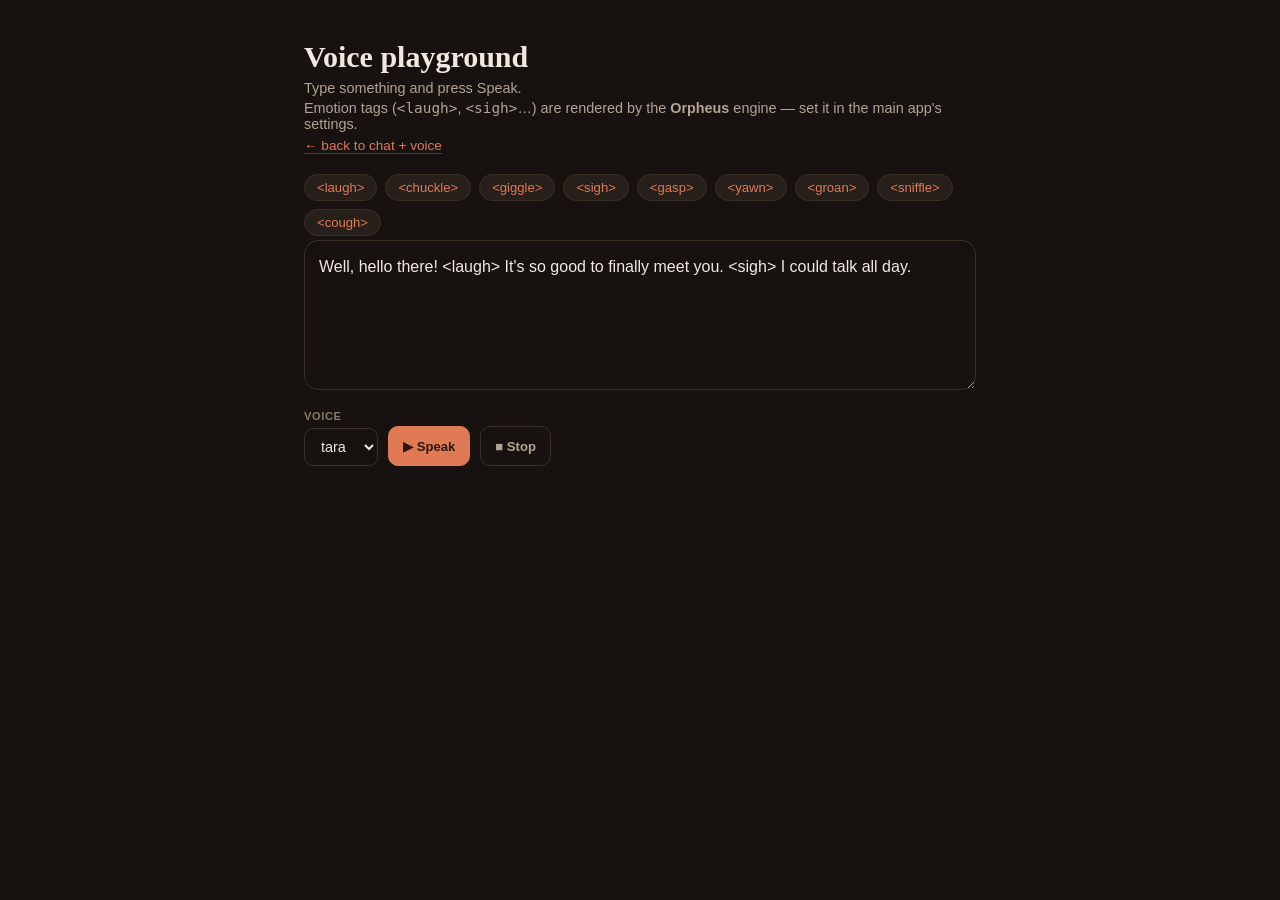
==== static/tts.html @ cec687fa "Add realtime voice to the Gemma chat app (chat + voice merge) Merge the real_time_voice pipeline int" ====
<!DOCTYPE html>
<html lang="en">
<head>
<meta charset="utf-8">
<meta name="viewport" content="width=device-width, initial-scale=1, viewport-fit=cover">
<meta name="theme-color" content="#17120f">
<title>Voice Playground · Gemma 4</title>
<link rel="stylesheet" href="/static/style.css?v=1">
<style>
  .wrap { max-width: 720px; margin: 0 auto; padding: clamp(20px, 5vw, 40px) clamp(16px, 4vw, 24px); }
  .wrap h1 { font-family: var(--serif); font-weight: 600; font-size: clamp(24px, 5vw, 30px); margin-bottom: 6px; }
  .wrap .sub { color: var(--text-dim); font-size: .9rem; margin-bottom: 4px; }
  .wrap .links { margin-bottom: 20px; }
  .wrap .links a { color: var(--terra); text-decoration: none; font-size: .85rem; border-bottom: 1px solid var(--terra-line); }
  .pad textarea {
    width: 100%; min-height: 150px; resize: vertical;
    background: var(--bg); color: var(--text); border: 1px solid var(--border);
    border-radius: var(--radius); padding: 14px; font-size: 1rem; line-height: 1.55;
    font-family: var(--sans); outline: none;
  }
  .pad textarea:focus { border-color: var(--terra); }
  .tags { display: flex; gap: 8px; flex-wrap: wrap; margin: 12px 0 4px; }
  .tag { background: var(--surface2); color: var(--terra); border: 1px solid var(--border); border-radius: 999px; padding: 5px 12px; font-size: .82rem; cursor: pointer; }
  .tag:hover { border-color: var(--terra); }
  .row { display: flex; gap: 10px; flex-wrap: wrap; align-items: center; margin: 16px 0; }
  .row label { display: flex; flex-direction: column; gap: 6px; font-size: .7rem; font-weight: 600; letter-spacing: .05em; text-transform: uppercase; color: var(--text-faint); }
  .row select { background: var(--bg); color: var(--text); border: 1px solid var(--border); border-radius: 9px; padding: 9px 12px; font-size: .9rem; font-family: var(--sans); }
</style>
</head>
<body style="overflow:auto; height:auto;">
  <div class="wrap">
    <h1>Voice playground</h1>
    <p class="sub" id="status">Type something and press Speak.</p>
    <p class="sub">Emotion tags (<code>&lt;laugh&gt;</code>, <code>&lt;sigh&gt;</code>…) are rendered by the <b>Orpheus</b> engine — set it in the main app's settings.</p>
    <p class="links"><a href="/">← back to chat + voice</a></p>

    <div class="pad">
      <div class="tags" id="tags"></div>
      <textarea id="text" placeholder="Type text to speak. Drop in emotion tags like <laugh> or <sigh>.">Well, hello there! <laugh> It's so good to finally meet you. <sigh> I could talk all day.</textarea>
      <div class="row">
        <label>Voice
          <select id="voice">
            <option>tara</option><option>leah</option><option>jess</option><option>leo</option>
            <option>dan</option><option>mia</option><option>zac</option><option>zoe</option>
          </select>
        </label>
        <button class="btn" id="speak" style="align-self:flex-end">▶ Speak</button>
        <button class="btn ghost" id="stop" style="align-self:flex-end">■ Stop</button>
      </div>
    </div>
  </div>
  <script src="/static/tts.js?v=1"></script>
</body>
</html>
---- static/style.css ----
/* ============================================================================
   GEMMA 4 — Chat + Voice.  One warm-dark editorial surface that blends the
   original dark Gemma-Chat with the warm light "Hearth" voice app:
     · dark espresso surfaces (Gemma-Chat) — but warm, not cold blue-grey
     · terracotta accent + Fraunces serif voice (Hearth)
     · all the rich chat affordances: markdown, detection & search cards, stats
   Self-hosted fonts — no network at runtime.
   ============================================================================ */

@font-face { font-family:"Fraunces"; src:url(/static/fonts/fraunces-400.woff2) format("woff2"); font-weight:400; font-style:normal; font-display:swap; }
@font-face { font-family:"Fraunces"; src:url(/static/fonts/fraunces-500.woff2) format("woff2"); font-weight:500; font-style:normal; font-display:swap; }
@font-face { font-family:"Fraunces"; src:url(/static/fonts/fraunces-600.woff2) format("woff2"); font-weight:600; font-style:normal; font-display:swap; }
@font-face { font-family:"Fraunces"; src:url(/static/fonts/fraunces-400i.woff2) format("woff2"); font-weight:400; font-style:italic; font-display:swap; }
@font-face { font-family:"Hanken Grotesk"; src:url(/static/fonts/hanken-400.woff2) format("woff2"); font-weight:400; font-style:normal; font-display:swap; }
@font-face { font-family:"Hanken Grotesk"; src:url(/static/fonts/hanken-500.woff2) format("woff2"); font-weight:500; font-style:normal; font-display:swap; }
@font-face { font-family:"Hanken Grotesk"; src:url(/static/fonts/hanken-600.woff2) format("woff2"); font-weight:600; font-style:normal; font-display:swap; }

:root {
  --bg:          #17120f;   /* warm espresso near-black */
  --surface:     #1f1814;   /* header / dock */
  --surface2:    #271f1a;   /* cards / raised */
  --surface3:    #2f261f;
  --border:      #3a2f27;
  --border-soft: #312820;
  --text:        #f1e9df;   /* warm off-white */
  --text-dim:    #b3a394;
  --text-faint:  #8a7a6b;
  --terra:       #e07a55;   /* the accent — terracotta, lifted for dark bg */
  --terra-deep:  #c75f3c;
  --terra-tint:  rgba(224,122,85,0.14);
  --terra-line:  rgba(224,122,85,0.35);
  --user-bubble: #33271e;   /* warm sand, dark */
  --user-border: #4a3a2c;
  --green:       #8bbf6e;
  --red:         #e8694f;
  --amber:       #e0a93f;
  --radius:      14px;

  --serif: "Fraunces", ui-serif, "New York", Georgia, serif;
  --sans:  "Hanken Grotesk", -apple-system, BlinkMacSystemFont, "Segoe UI", Roboto, sans-serif;
  --ease: cubic-bezier(.22, 1, .36, 1);
  --amp: 0;                 /* live mic amplitude 0..1 (set by JS while listening) */
  --shadow: 0 1px 2px rgba(0,0,0,.30), 0 18px 44px rgba(0,0,0,.34);
  color-scheme: dark;
}

* { margin: 0; padding: 0; box-sizing: border-box; }
html { -webkit-text-size-adjust: 100%; }

body {
  font-family: var(--sans);
  background: var(--bg);
  color: var(--text);
  height: 100vh; height: 100dvh;
  display: flex; flex-direction: column;
  overflow: hidden;
  -webkit-font-smoothing: antialiased;
  text-rendering: optimizeLegibility;
}
/* faint warm grain */
body::after {
  content: ""; position: fixed; inset: 0; z-index: 9999; pointer-events: none;
  opacity: .025; mix-blend-mode: soft-light;
  background-image: url("data:image/svg+xml,%3Csvg xmlns='http://www.w3.org/2000/svg' width='140' height='140'%3E%3Cfilter id='n'%3E%3CfeTurbulence type='fractalNoise' baseFrequency='.85' numOctaves='2' stitchTiles='stitch'/%3E%3C/filter%3E%3Crect width='100%25' height='100%25' filter='url(%23n)'/%3E%3C/svg%3E");
}
::selection { background: var(--terra-tint); }

.sr-only {
  position: absolute !important; width: 1px; height: 1px; padding: 0; margin: -1px;
  overflow: hidden; clip: rect(0 0 0 0); white-space: nowrap; border: 0;
}

/* ----------------------------------------------------------------- header -- */
.header {
  display: flex; align-items: center; gap: 12px;
  padding: 14px clamp(14px, 4vw, 24px);
  border-bottom: 1px solid var(--border-soft);
  background: var(--surface);
  position: relative; z-index: 20;
}
.brand { display: flex; align-items: baseline; gap: 9px; min-width: 0; }
.brand .mark {
  font-family: var(--serif); font-weight: 600; font-size: 21px; letter-spacing: -.01em;
  color: var(--text); line-height: 1;
}
.brand .model-badge {
  font-size: 11px; font-weight: 600; background: var(--terra-tint); color: var(--terra);
  padding: 3px 9px; border-radius: 20px; border: 1px solid var(--terra-line);
  white-space: nowrap;
}
.model-badge.hide-sm { }

.spacer { flex: 1; }

/* context meter */
.context-meter { display: flex; align-items: center; gap: 8px; font-size: 12px; color: var(--text-dim); }
.context-meter .meter-label { white-space: nowrap; }
.context-meter .meter-bar {
  width: 96px; height: 6px; background: var(--bg); border-radius: 3px; overflow: hidden;
  border: 1px solid var(--border);
}
.context-meter .meter-fill { height: 100%; background: var(--terra); border-radius: 3px; transition: width .4s var(--ease), background .4s var(--ease); }
.context-meter .meter-fill.warn { background: var(--amber); }
.context-meter .meter-fill.danger { background: var(--red); }
.context-meter .meter-text { white-space: nowrap; font-variant-numeric: tabular-nums; }

.model-select {
  background: var(--bg); border: 1px solid var(--border); color: var(--text);
  padding: 6px 26px 6px 10px; border-radius: 9px; font-size: 12px; font-family: var(--sans);
  cursor: pointer; outline: none; transition: border-color .15s;
  -webkit-appearance: none; appearance: none;
  background-image: url("data:image/svg+xml,%3Csvg xmlns='http://www.w3.org/2000/svg' width='10' height='6'%3E%3Cpath d='M0 0l5 6 5-6z' fill='%23b3a394'/%3E%3C/svg%3E");
  background-repeat: no-repeat; background-position: right 9px center;
}
.model-select:hover, .model-select:focus { border-color: var(--terra); }

/* icon buttons in header */
.hbtn {
  display: grid; place-items: center; width: 38px; height: 38px; border-radius: 10px;
  background: transparent; border: 1px solid transparent; color: var(--text-dim);
  cursor: pointer; transition: all .15s var(--ease); -webkit-tap-highlight-color: transparent;
}
.hbtn:hover { background: var(--surface2); color: var(--text); }
.hbtn svg { width: 18px; height: 18px; fill: none; stroke: currentColor; stroke-width: 1.8; stroke-linecap: round; stroke-linejoin: round; }
.hbtn.clear:hover { color: var(--red); }

/* ---- settings (gear -> dropdown / bottom-sheet panel) ---- */
.settings { position: relative; }
.settings[open] .gear { background: var(--surface2); color: var(--terra); }
.settings[open] .gear svg { transform: rotate(40deg); transition: transform .4s var(--ease); }
.gear { list-style: none; }
.gear::-webkit-details-marker { display: none; }

.panel {
  position: absolute; top: 48px; right: 0; z-index: 60;
  width: min(340px, calc(100vw - 28px));
  background: var(--surface); border: 1px solid var(--border);
  border-radius: 16px; box-shadow: var(--shadow);
  padding: 16px; display: flex; flex-direction: column; gap: 13px;
  animation: panel-in .2s var(--ease);
}
@keyframes panel-in { from { opacity: 0; transform: translateY(-6px); } to { opacity: 1; transform: none; } }
.panel h3 { font-family: var(--serif); font-weight: 600; font-size: 15px; color: var(--text); }
.fld { display: flex; flex-direction: column; gap: 6px; }
.fld > span { font-size: .7rem; font-weight: 600; letter-spacing: .05em; text-transform: uppercase; color: var(--text-faint); }
.fld select, .fld textarea, .fld input[type="text"] {
  font-family: var(--sans); font-size: .88rem; color: var(--text);
  background: var(--bg); border: 1px solid var(--border); border-radius: 10px; padding: 9px 11px;
  outline: none;
}
.fld select:focus, .fld textarea:focus { border-color: var(--terra); }
.fld textarea { resize: vertical; line-height: 1.5; min-height: 80px; }
.fld.range { gap: 9px; }
.fld.range input[type="range"] { accent-color: var(--terra); }
.cfg-row { display: flex; flex-wrap: wrap; gap: 8px; }
.btn {
  font-family: var(--sans); font-size: .82rem; font-weight: 600; border-radius: 10px;
  padding: 9px 14px; min-height: 40px; cursor: pointer;
  background: var(--terra); color: #2a160d; border: 1px solid var(--terra);
  transition: filter .15s var(--ease), transform .06s var(--ease);
}
.btn:hover { filter: brightness(1.06); }
.btn:active { transform: translateY(1px); }
.btn.ghost { background: transparent; color: var(--text-dim); border-color: var(--border); }
.btn.ghost:hover { background: var(--surface2); color: var(--text); filter: none; }
.cfg-status { font-size: .75rem; color: var(--text-faint); min-height: 1em; }
.panel-foot { margin-top: 2px; font-size: .8rem; }
.panel-foot a { color: var(--terra); text-decoration: none; border-bottom: 1px solid var(--terra-line); }
.panel-foot a:hover { border-color: var(--terra); }

/* ------------------------------------------------------------------ chat -- */
.chat-container { flex: 1; overflow-y: auto; overflow-x: hidden; padding: 22px clamp(14px, 4vw, 24px); scroll-behavior: smooth; }

.message {
  display: flex; gap: 12px; margin: 0 auto 22px; max-width: 820px;
  animation: rise .26s var(--ease);
}
@keyframes rise { from { opacity: 0; transform: translateY(8px); } to { opacity: 1; transform: none; } }
.message.user { flex-direction: row-reverse; }

.avatar {
  width: 32px; height: 32px; border-radius: 50%; flex-shrink: 0;
  display: grid; place-items: center; font-size: 13px; font-weight: 700;
  font-family: var(--serif);
}
.message.user .avatar { background: var(--user-border); color: var(--text); }
.message.assistant .avatar { background: var(--terra); color: #2a160d; }

.bubble {
  padding: 12px 16px; border-radius: var(--radius); max-width: 680px;
  line-height: 1.62; font-size: 14.5px; word-wrap: break-word; overflow-wrap: break-word;
}
.message.user .bubble {
  background: var(--user-bubble); border: 1px solid var(--user-border);
  border-bottom-right-radius: 5px;
}
.message.assistant .bubble {
  background: var(--surface); border: 1px solid var(--border-soft);
  border-bottom-left-radius: 5px;
}
/* spoken replies read as editorial serif — the "voice" of the assistant */
.message.assistant.voice .bubble {
  background: transparent; border: none; padding: 4px 2px;
  font-family: var(--serif); font-size: 18px; line-height: 1.6; color: var(--text);
}
.message.assistant.voice .bubble::before {
  content: "spoken"; display: inline-block; font-family: var(--sans); font-size: .6rem;
  font-weight: 600; letter-spacing: .12em; text-transform: uppercase; color: var(--terra);
  margin-right: 8px; vertical-align: 1px; opacity: .8;
}

.bubble img.user-image { max-width: 300px; max-height: 250px; border-radius: 10px; margin-top: 8px; display: block; }

/* markdown */
.bubble p { margin-bottom: 8px; } .bubble p:last-child { margin-bottom: 0; }
.bubble code { background: rgba(255,255,255,0.07); padding: 2px 6px; border-radius: 5px; font-family: "SF Mono","Fira Code",monospace; font-size: 13px; }
.bubble pre { background: rgba(0,0,0,0.32); padding: 12px; border-radius: 9px; overflow-x: auto; margin: 8px 0; border: 1px solid var(--border-soft); }
.bubble pre code { background: none; padding: 0; }
.bubble h1,.bubble h2,.bubble h3,.bubble h4 { margin: 12px 0 6px; font-weight: 600; line-height: 1.3; font-family: var(--serif); }
.bubble h1 { font-size: 19px; } .bubble h2 { font-size: 17px; } .bubble h3 { font-size: 15.5px; } .bubble h4 { font-size: 14.5px; }
.bubble ul,.bubble ol { margin: 6px 0 8px; padding-left: 22px; } .bubble li { margin-bottom: 3px; }
.bubble a { color: var(--terra); text-decoration: none; } .bubble a:hover { text-decoration: underline; }
.bubble blockquote { border-left: 3px solid var(--terra-line); padding-left: 12px; margin: 8px 0; color: var(--text-dim); }
.bubble hr { border: none; border-top: 1px solid var(--border); margin: 12px 0; }
.bubble table { border-collapse: collapse; margin: 8px 0; font-size: 13px; }
.bubble th,.bubble td { border: 1px solid var(--border); padding: 6px 10px; } .bubble th { background: rgba(255,255,255,0.04); }
.bubble audio.chat-audio { display: block; margin-top: 8px; max-width: 300px; height: 32px; }

/* detection card */
.detection-card { background: var(--surface2); border: 1px solid var(--border); border-radius: var(--radius); padding: 12px; margin: 8px 0; }
.detection-card .det-header { display: flex; align-items: center; gap: 8px; margin-bottom: 8px; font-size: 13px; color: var(--green); font-weight: 600; }
.detection-card img { max-width: 100%; border-radius: 9px; }
.detection-card .det-info { font-size: 12px; color: var(--text-dim); margin-top: 6px; }

/* web search card */
.search-card { background: var(--surface2); border: 1px solid var(--border); border-radius: var(--radius); padding: 12px; margin: 8px 0; }
.search-card .search-header { display: flex; align-items: center; gap: 8px; font-size: 13px; color: var(--terra); font-weight: 600; cursor: pointer; user-select: none; }
.search-card .search-header .chevron { margin-left: auto; transition: transform .2s; }
.search-card.collapsed .search-header .chevron { transform: rotate(-90deg); }
.search-card .search-body { margin-top: 12px; }
.search-card.collapsed .search-body { display: none; }
.search-result { padding: 8px 0; border-bottom: 1px solid var(--border-soft); }
.search-result:last-of-type { border-bottom: none; }
.search-result .search-title { color: var(--terra); font-size: 13px; font-weight: 600; text-decoration: none; display: block; margin-bottom: 2px; }
.search-result .search-title:hover { text-decoration: underline; }
.search-result .search-url { color: var(--green); font-size: 11px; margin-bottom: 4px; overflow: hidden; text-overflow: ellipsis; white-space: nowrap; }
.search-result .search-snippet { color: var(--text-dim); font-size: 12px; line-height: 1.5; }
.search-card .search-empty { color: var(--text-dim); font-size: 12px; font-style: italic; }

/* stats */
.stats-bar { display: flex; gap: 14px; padding: 8px 0 0; font-size: 11px; color: var(--text-faint); flex-wrap: wrap; }
.stats-bar .stat { display: flex; align-items: center; gap: 4px; }
.stats-bar .stat-value { color: var(--terra); font-weight: 600; font-variant-numeric: tabular-nums; }

/* status + typing */
.status-msg { text-align: center; color: var(--text-faint); font-size: 13px; padding: 6px; font-style: italic; }
.typing-indicator { display: flex; gap: 4px; padding: 4px 0; }
.typing-indicator span { width: 6px; height: 6px; background: var(--text-faint); border-radius: 50%; animation: bounce 1.2s infinite; }
.typing-indicator span:nth-child(2) { animation-delay: .2s; } .typing-indicator span:nth-child(3) { animation-delay: .4s; }
@keyframes bounce { 0%,60%,100% { transform: translateY(0); } 30% { transform: translateY(-6px); } }

/* empty state */
.empty-state { display: flex; flex-direction: column; align-items: center; justify-content: center; height: 100%; color: var(--text-dim); gap: 12px; text-align: center; padding: 40px; }
.empty-state h2 { color: var(--text); font-size: clamp(22px, 5vw, 28px); font-weight: 600; font-family: var(--serif); }
.empty-state p { font-size: 14.5px; max-width: 420px; line-height: 1.65; }
.empty-state .hintline { font-size: 13px; color: var(--text-faint); }

/* ------------------------------------------------------------------ dock -- */
.input-area {
  border-top: 1px solid var(--border-soft); background: var(--surface);
  padding: 12px clamp(12px, 4vw, 24px) calc(12px + env(safe-area-inset-bottom, 0px));
}
.input-wrapper { max-width: 820px; margin: 0 auto; }
.voice-hint { text-align: center; min-height: 1em; margin-bottom: 8px; font-size: .76rem; color: var(--text-faint); transition: opacity .2s; }

.image-previews, .audio-previews { display: flex; gap: 8px; margin-bottom: 8px; flex-wrap: wrap; }
.image-previews:empty, .audio-previews:empty { display: none; }
.img-preview { position: relative; border-radius: 9px; overflow: hidden; border: 1px solid var(--border); }
.img-preview img { height: 60px; width: auto; display: block; }
.img-preview .remove-btn, .audio-preview .remove-btn {
  position: absolute; top: 3px; right: 3px; width: 18px; height: 18px; border-radius: 50%;
  background: rgba(0,0,0,0.7); border: none; color: #fff; font-size: 11px; cursor: pointer;
  display: grid; place-items: center; line-height: 1;
}
.audio-preview { position: relative; display: flex; align-items: center; gap: 8px; background: var(--surface2); border: 1px solid var(--border); border-radius: 9px; padding: 6px 10px; font-size: 12px; color: var(--text-dim); }
.audio-preview audio { height: 28px; max-width: 200px; }
.audio-preview .remove-btn { position: static; background: rgba(255,255,255,0.1); color: var(--text-dim); }

.composer { display: flex; gap: 8px; align-items: flex-end; }
.composer textarea {
  flex: 1; background: var(--bg); border: 1px solid var(--border); border-radius: var(--radius);
  color: var(--text); padding: 13px 15px; font-size: 15px; font-family: var(--sans);
  resize: none; min-height: 50px; max-height: 160px; outline: none; transition: border-color .15s;
  line-height: 1.45;
}
.composer textarea:focus { border-color: var(--terra); }
.composer textarea::placeholder { color: var(--text-faint); }

.icon-btn {
  width: 50px; height: 50px; border-radius: var(--radius); border: 1px solid var(--border);
  background: var(--bg); color: var(--text-dim); cursor: pointer; display: grid; place-items: center;
  transition: all .15s var(--ease); flex-shrink: 0; -webkit-tap-highlight-color: transparent;
}
.icon-btn:hover { border-color: var(--terra); color: var(--terra); }
.icon-btn svg { width: 19px; height: 19px; fill: none; stroke: currentColor; stroke-width: 1.9; stroke-linecap: round; stroke-linejoin: round; }
.icon-btn.send-btn { background: var(--terra); border-color: var(--terra); color: #2a160d; }
.icon-btn.send-btn:hover { filter: brightness(1.06); }
.icon-btn.send-btn:disabled { opacity: .4; cursor: not-allowed; filter: none; }
.icon-btn:disabled { opacity: .4; cursor: not-allowed; }
.icon-btn.chat-mic.recording { border-color: var(--red); color: var(--red); animation: pulse-red 1.2s infinite; }
@keyframes pulse-red { 0%,100% { box-shadow: 0 0 0 0 rgba(232,105,79,.4); } 50% { box-shadow: 0 0 0 6px rgba(232,105,79,0); } }

/* the mic orb — the "alive" element, state-driven (idle/listening/thinking/speaking) */
.orb {
  position: relative; width: 50px; height: 50px; border-radius: 50%; flex-shrink: 0;
  display: grid; place-items: center; cursor: pointer;
  background: var(--bg); border: 1.5px solid var(--border); color: var(--text-dim);
  transform: scale(calc(1 + var(--amp) * .12));
  transition: background .25s var(--ease), color .25s var(--ease), border-color .25s var(--ease),
              transform .12s var(--ease), box-shadow .25s var(--ease);
  -webkit-tap-highlight-color: transparent; user-select: none;
}
.orb svg { width: 21px; height: 21px; fill: none; stroke: currentColor; stroke-width: 1.8; stroke-linecap: round; stroke-linejoin: round; }
.orb:hover { border-color: var(--terra); color: var(--terra); }
.orb:active { transform: scale(.95); }
.orb.listening { background: var(--terra); border-color: var(--terra); color: #2a160d; box-shadow: 0 0 0 calc(4px + var(--amp) * 11px) var(--terra-tint); }
.orb.speaking { background: var(--terra); border-color: var(--terra); color: #2a160d; animation: breathe 1.5s var(--ease) infinite; }
.orb.thinking { border-color: var(--terra); color: var(--terra); animation: think-pulse 1.4s var(--ease) infinite; }
.orb.error { border-color: var(--red); color: var(--red); }
@keyframes breathe { 0%,100% { box-shadow: 0 0 0 3px var(--terra-tint); } 50% { box-shadow: 0 0 0 10px var(--terra-tint); } }
@keyframes think-pulse { 0%,100% { opacity: 1; } 50% { opacity: .5; } }

/* drag overlay */
.drag-overlay { display: none; position: fixed; inset: 0; background: var(--terra-tint); border: 3px dashed var(--terra); z-index: 100; align-items: center; justify-content: center; pointer-events: none; }
.drag-overlay.active { display: flex; }
.drag-overlay span { background: var(--surface); padding: 16px 32px; border-radius: var(--radius); font-size: 16px; color: var(--terra); border: 1px solid var(--terra); }

/* scrollbar */
::-webkit-scrollbar { width: 7px; }
::-webkit-scrollbar-track { background: transparent; }
::-webkit-scrollbar-thumb { background: var(--border); border-radius: 4px; }
::-webkit-scrollbar-thumb:hover { background: var(--border); }

:focus-visible { outline: 2.5px solid var(--terra); outline-offset: 2px; border-radius: 6px; }

/* ----------------------------------------------------------- responsive -- */
@media (max-width: 600px) {
  .context-meter, .model-badge.hide-sm { display: none; }
  .message { gap: 9px; margin-bottom: 18px; }
  .bubble { font-size: 15px; }
  .message.assistant.voice .bubble { font-size: 18px; }
  /* settings as a reachable bottom sheet */
  .panel {
    position: fixed; top: auto; left: 10px; right: 10px; width: auto;
    bottom: calc(10px + env(safe-area-inset-bottom, 0px));
    max-height: 80vh; max-height: 80dvh; overflow-y: auto; -webkit-overflow-scrolling: touch;
  }
}
@media (max-width: 380px) {
  .composer { gap: 6px; }
  .icon-btn, .orb { width: 46px; height: 46px; }
}
/* bigger remove targets on touch devices (WCAG 2.5.8) */
@media (pointer: coarse) {
  .img-preview .remove-btn, .audio-preview .remove-btn { width: 24px; height: 24px; font-size: 13px; }
}
@media (prefers-reduced-motion: reduce) {
  *, *::before, *::after { animation-duration: .001ms !important; animation-iteration-count: 1 !important; transition-duration: .001ms !important; }
  .chat-container { scroll-behavior: auto; }
}
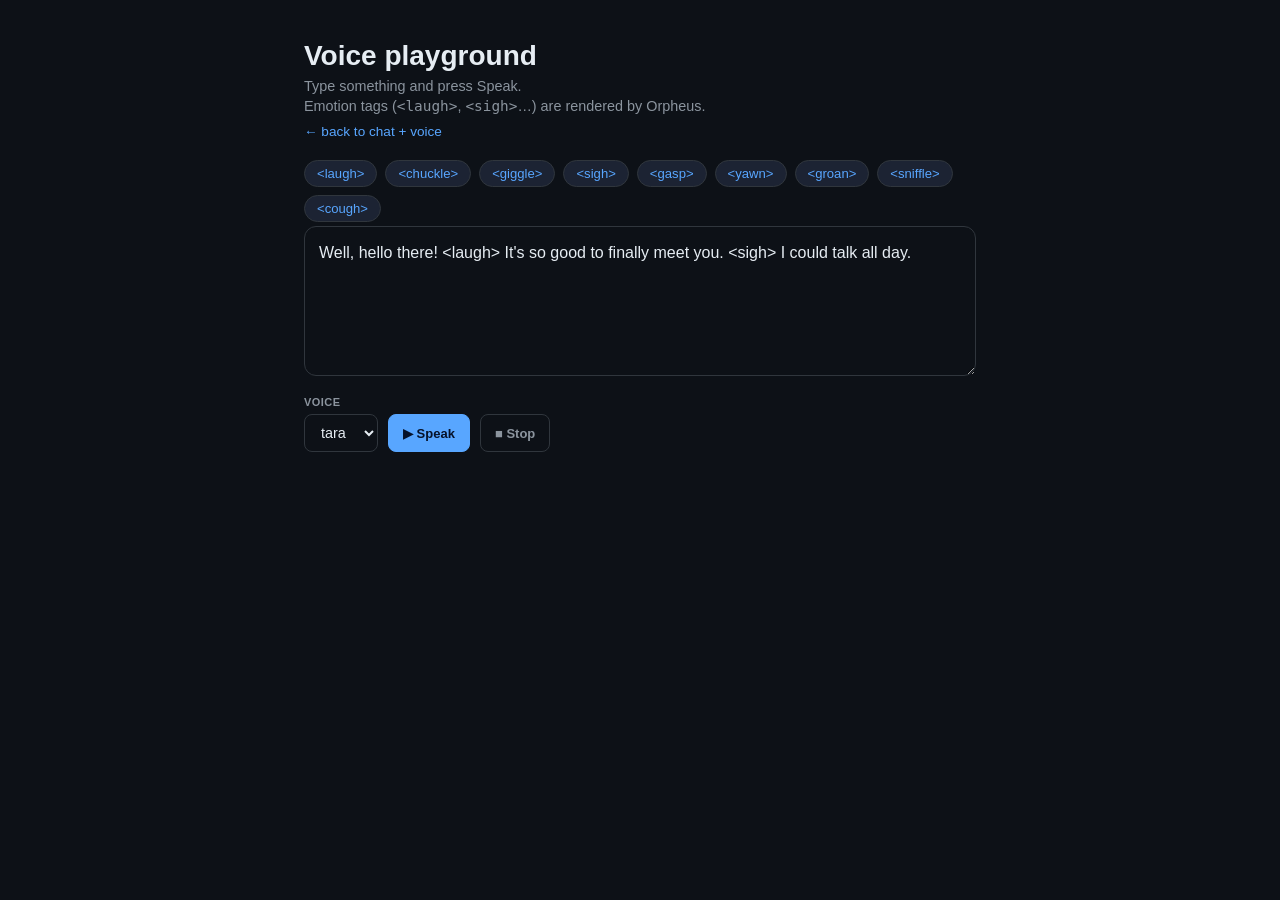
==== commit 29b9886b: "Rework voice: Orpheus-only, Mic×Speak 2×2 toggles, original dark theme Address the design/fidelity p" ====
--- a/static/tts.html
+++ b/static/tts.html
@@ -3,37 +3,32 @@
 <head>
 <meta charset="utf-8">
 <meta name="viewport" content="width=device-width, initial-scale=1, viewport-fit=cover">
-<meta name="theme-color" content="#17120f">
+<meta name="theme-color" content="#0d1117">
 <title>Voice Playground · Gemma 4</title>
-<link rel="stylesheet" href="/static/style.css?v=1">
+<link rel="stylesheet" href="/static/style.css?v=2">
 <style>
+  body { overflow: auto; height: auto; }
   .wrap { max-width: 720px; margin: 0 auto; padding: clamp(20px, 5vw, 40px) clamp(16px, 4vw, 24px); }
-  .wrap h1 { font-family: var(--serif); font-weight: 600; font-size: clamp(24px, 5vw, 30px); margin-bottom: 6px; }
+  .wrap h1 { font-size: clamp(22px, 5vw, 28px); margin-bottom: 6px; }
   .wrap .sub { color: var(--text-dim); font-size: .9rem; margin-bottom: 4px; }
-  .wrap .links { margin-bottom: 20px; }
-  .wrap .links a { color: var(--terra); text-decoration: none; font-size: .85rem; border-bottom: 1px solid var(--terra-line); }
-  .pad textarea {
-    width: 100%; min-height: 150px; resize: vertical;
-    background: var(--bg); color: var(--text); border: 1px solid var(--border);
-    border-radius: var(--radius); padding: 14px; font-size: 1rem; line-height: 1.55;
-    font-family: var(--sans); outline: none;
-  }
-  .pad textarea:focus { border-color: var(--terra); }
+  .wrap .links { margin: 8px 0 20px; }
+  .wrap .links a { color: var(--accent); text-decoration: none; font-size: .85rem; }
+  .pad textarea { width: 100%; min-height: 150px; resize: vertical; background: var(--bg); color: var(--text); border: 1px solid var(--border); border-radius: var(--radius); padding: 14px; font-size: 1rem; line-height: 1.55; font-family: var(--font); outline: none; }
+  .pad textarea:focus { border-color: var(--accent); }
   .tags { display: flex; gap: 8px; flex-wrap: wrap; margin: 12px 0 4px; }
-  .tag { background: var(--surface2); color: var(--terra); border: 1px solid var(--border); border-radius: 999px; padding: 5px 12px; font-size: .82rem; cursor: pointer; }
-  .tag:hover { border-color: var(--terra); }
-  .row { display: flex; gap: 10px; flex-wrap: wrap; align-items: center; margin: 16px 0; }
-  .row label { display: flex; flex-direction: column; gap: 6px; font-size: .7rem; font-weight: 600; letter-spacing: .05em; text-transform: uppercase; color: var(--text-faint); }
-  .row select { background: var(--bg); color: var(--text); border: 1px solid var(--border); border-radius: 9px; padding: 9px 12px; font-size: .9rem; font-family: var(--sans); }
+  .tag { background: var(--surface2); color: var(--accent); border: 1px solid var(--border); border-radius: 999px; padding: 5px 12px; font-size: .82rem; cursor: pointer; }
+  .tag:hover { border-color: var(--accent); }
+  .row { display: flex; gap: 10px; flex-wrap: wrap; align-items: flex-end; margin: 16px 0; }
+  .row label { display: flex; flex-direction: column; gap: 6px; font-size: 11px; font-weight: 600; letter-spacing: .04em; text-transform: uppercase; color: var(--text-dim); }
+  .row select { background: var(--bg); color: var(--text); border: 1px solid var(--border); border-radius: 8px; padding: 9px 12px; font-size: .9rem; font-family: var(--font); }
 </style>
 </head>
-<body style="overflow:auto; height:auto;">
+<body>
   <div class="wrap">
     <h1>Voice playground</h1>
     <p class="sub" id="status">Type something and press Speak.</p>
-    <p class="sub">Emotion tags (<code>&lt;laugh&gt;</code>, <code>&lt;sigh&gt;</code>…) are rendered by the <b>Orpheus</b> engine — set it in the main app's settings.</p>
+    <p class="sub">Emotion tags (<code>&lt;laugh&gt;</code>, <code>&lt;sigh&gt;</code>…) are rendered by Orpheus.</p>
     <p class="links"><a href="/">← back to chat + voice</a></p>
-
     <div class="pad">
       <div class="tags" id="tags"></div>
       <textarea id="text" placeholder="Type text to speak. Drop in emotion tags like <laugh> or <sigh>.">Well, hello there! <laugh> It's so good to finally meet you. <sigh> I could talk all day.</textarea>
@@ -44,11 +39,11 @@
             <option>dan</option><option>mia</option><option>zac</option><option>zoe</option>
           </select>
         </label>
-        <button class="btn" id="speak" style="align-self:flex-end">▶ Speak</button>
-        <button class="btn ghost" id="stop" style="align-self:flex-end">■ Stop</button>
+        <button class="btn" id="speak">▶ Speak</button>
+        <button class="btn ghost" id="stop">■ Stop</button>
       </div>
     </div>
   </div>
-  <script src="/static/tts.js?v=1"></script>
+  <script src="/static/tts.js?v=2"></script>
 </body>
 </html>
--- a/static/style.css
+++ b/static/style.css
@@ -1,370 +1,242 @@
-/* ============================================================================
-   GEMMA 4 — Chat + Voice.  One warm-dark editorial surface that blends the
-   original dark Gemma-Chat with the warm light "Hearth" voice app:
-     · dark espresso surfaces (Gemma-Chat) — but warm, not cold blue-grey
-     · terracotta accent + Fraunces serif voice (Hearth)
-     · all the rich chat affordances: markdown, detection & search cards, stats
-   Self-hosted fonts — no network at runtime.
-   ============================================================================ */
-
-@font-face { font-family:"Fraunces"; src:url(/static/fonts/fraunces-400.woff2) format("woff2"); font-weight:400; font-style:normal; font-display:swap; }
-@font-face { font-family:"Fraunces"; src:url(/static/fonts/fraunces-500.woff2) format("woff2"); font-weight:500; font-style:normal; font-display:swap; }
-@font-face { font-family:"Fraunces"; src:url(/static/fonts/fraunces-600.woff2) format("woff2"); font-weight:600; font-style:normal; font-display:swap; }
-@font-face { font-family:"Fraunces"; src:url(/static/fonts/fraunces-400i.woff2) format("woff2"); font-weight:400; font-style:italic; font-display:swap; }
-@font-face { font-family:"Hanken Grotesk"; src:url(/static/fonts/hanken-400.woff2) format("woff2"); font-weight:400; font-style:normal; font-display:swap; }
-@font-face { font-family:"Hanken Grotesk"; src:url(/static/fonts/hanken-500.woff2) format("woff2"); font-weight:500; font-style:normal; font-display:swap; }
-@font-face { font-family:"Hanken Grotesk"; src:url(/static/fonts/hanken-600.woff2) format("woff2"); font-weight:600; font-style:normal; font-display:swap; }
+/* Gemma 4 — Chat + Voice. The original testing_gemma dark theme, with a voice
+   input/output toggle pair added. System fonts, GitHub-dark palette. */
 
 :root {
-  --bg:          #17120f;   /* warm espresso near-black */
-  --surface:     #1f1814;   /* header / dock */
-  --surface2:    #271f1a;   /* cards / raised */
-  --surface3:    #2f261f;
-  --border:      #3a2f27;
-  --border-soft: #312820;
-  --text:        #f1e9df;   /* warm off-white */
-  --text-dim:    #b3a394;
-  --text-faint:  #8a7a6b;
-  --terra:       #e07a55;   /* the accent — terracotta, lifted for dark bg */
-  --terra-deep:  #c75f3c;
-  --terra-tint:  rgba(224,122,85,0.14);
-  --terra-line:  rgba(224,122,85,0.35);
-  --user-bubble: #33271e;   /* warm sand, dark */
-  --user-border: #4a3a2c;
-  --green:       #8bbf6e;
-  --red:         #e8694f;
-  --amber:       #e0a93f;
-  --radius:      14px;
-
-  --serif: "Fraunces", ui-serif, "New York", Georgia, serif;
-  --sans:  "Hanken Grotesk", -apple-system, BlinkMacSystemFont, "Segoe UI", Roboto, sans-serif;
-  --ease: cubic-bezier(.22, 1, .36, 1);
-  --amp: 0;                 /* live mic amplitude 0..1 (set by JS while listening) */
-  --shadow: 0 1px 2px rgba(0,0,0,.30), 0 18px 44px rgba(0,0,0,.34);
-  color-scheme: dark;
+  --bg: #0d1117;
+  --surface: #161b22;
+  --surface2: #1c2333;
+  --border: #30363d;
+  --text: #e6edf3;
+  --text-dim: #8b949e;
+  --accent: #58a6ff;
+  --accent-glow: rgba(88,166,255,0.15);
+  --user-bubble: #1f3a5f;
+  --assistant-bubble: #1c2333;
+  --red: #f85149;
+  --green: #3fb950;
+  --amber: #d29922;
+  --radius: 12px;
+  --font: -apple-system, BlinkMacSystemFont, 'Segoe UI', Roboto, Helvetica, Arial, sans-serif;
 }
 
 * { margin: 0; padding: 0; box-sizing: border-box; }
-html { -webkit-text-size-adjust: 100%; }
 
 body {
-  font-family: var(--sans);
+  font-family: var(--font);
   background: var(--bg);
   color: var(--text);
   height: 100vh; height: 100dvh;
   display: flex; flex-direction: column;
   overflow: hidden;
   -webkit-font-smoothing: antialiased;
-  text-rendering: optimizeLegibility;
-}
-/* faint warm grain */
-body::after {
-  content: ""; position: fixed; inset: 0; z-index: 9999; pointer-events: none;
-  opacity: .025; mix-blend-mode: soft-light;
-  background-image: url("data:image/svg+xml,%3Csvg xmlns='http://www.w3.org/2000/svg' width='140' height='140'%3E%3Cfilter id='n'%3E%3CfeTurbulence type='fractalNoise' baseFrequency='.85' numOctaves='2' stitchTiles='stitch'/%3E%3C/filter%3E%3Crect width='100%25' height='100%25' filter='url(%23n)'/%3E%3C/svg%3E");
-}
-::selection { background: var(--terra-tint); }
-
-.sr-only {
-  position: absolute !important; width: 1px; height: 1px; padding: 0; margin: -1px;
-  overflow: hidden; clip: rect(0 0 0 0); white-space: nowrap; border: 0;
-}
-
-/* ----------------------------------------------------------------- header -- */
+}
+
+/* --- Header --- */
 .header {
   display: flex; align-items: center; gap: 12px;
   padding: 14px clamp(14px, 4vw, 24px);
-  border-bottom: 1px solid var(--border-soft);
+  border-bottom: 1px solid var(--border);
   background: var(--surface);
-  position: relative; z-index: 20;
-}
-.brand { display: flex; align-items: baseline; gap: 9px; min-width: 0; }
-.brand .mark {
-  font-family: var(--serif); font-weight: 600; font-size: 21px; letter-spacing: -.01em;
-  color: var(--text); line-height: 1;
-}
-.brand .model-badge {
-  font-size: 11px; font-weight: 600; background: var(--terra-tint); color: var(--terra);
-  padding: 3px 9px; border-radius: 20px; border: 1px solid var(--terra-line);
-  white-space: nowrap;
-}
-.model-badge.hide-sm { }
-
+}
+.header h1 { font-size: 18px; font-weight: 600; white-space: nowrap; }
 .spacer { flex: 1; }
 
-/* context meter */
 .context-meter { display: flex; align-items: center; gap: 8px; font-size: 12px; color: var(--text-dim); }
-.context-meter .meter-label { white-space: nowrap; }
-.context-meter .meter-bar {
-  width: 96px; height: 6px; background: var(--bg); border-radius: 3px; overflow: hidden;
-  border: 1px solid var(--border);
-}
-.context-meter .meter-fill { height: 100%; background: var(--terra); border-radius: 3px; transition: width .4s var(--ease), background .4s var(--ease); }
+.context-meter .meter-bar { width: 96px; height: 6px; background: var(--bg); border-radius: 3px; overflow: hidden; border: 1px solid var(--border); }
+.context-meter .meter-fill { height: 100%; background: var(--accent); border-radius: 3px; transition: width .4s ease, background .4s ease; }
 .context-meter .meter-fill.warn { background: var(--amber); }
 .context-meter .meter-fill.danger { background: var(--red); }
 .context-meter .meter-text { white-space: nowrap; font-variant-numeric: tabular-nums; }
 
 .model-select {
   background: var(--bg); border: 1px solid var(--border); color: var(--text);
-  padding: 6px 26px 6px 10px; border-radius: 9px; font-size: 12px; font-family: var(--sans);
+  padding: 6px 26px 6px 10px; border-radius: 8px; font-size: 12px; font-family: var(--font);
   cursor: pointer; outline: none; transition: border-color .15s;
-  -webkit-appearance: none; appearance: none;
-  background-image: url("data:image/svg+xml,%3Csvg xmlns='http://www.w3.org/2000/svg' width='10' height='6'%3E%3Cpath d='M0 0l5 6 5-6z' fill='%23b3a394'/%3E%3C/svg%3E");
-  background-repeat: no-repeat; background-position: right 9px center;
-}
-.model-select:hover, .model-select:focus { border-color: var(--terra); }
-
-/* icon buttons in header */
+  -webkit-appearance: none; appearance: none; max-width: 200px;
+  background-image: url("data:image/svg+xml,%3Csvg xmlns='http://www.w3.org/2000/svg' width='10' height='6'%3E%3Cpath d='M0 0l5 6 5-6z' fill='%238b949e'/%3E%3C/svg%3E");
+  background-repeat: no-repeat; background-position: right 8px center;
+}
+.model-select:hover, .model-select:focus { border-color: var(--accent); }
+
 .hbtn {
-  display: grid; place-items: center; width: 38px; height: 38px; border-radius: 10px;
+  display: grid; place-items: center; width: 36px; height: 36px; border-radius: 8px;
   background: transparent; border: 1px solid transparent; color: var(--text-dim);
-  cursor: pointer; transition: all .15s var(--ease); -webkit-tap-highlight-color: transparent;
+  cursor: pointer; transition: all .15s; -webkit-tap-highlight-color: transparent;
 }
 .hbtn:hover { background: var(--surface2); color: var(--text); }
+.hbtn.clear:hover { color: var(--red); }
 .hbtn svg { width: 18px; height: 18px; fill: none; stroke: currentColor; stroke-width: 1.8; stroke-linecap: round; stroke-linejoin: round; }
-.hbtn.clear:hover { color: var(--red); }
-
-/* ---- settings (gear -> dropdown / bottom-sheet panel) ---- */
+
+/* settings dropdown */
 .settings { position: relative; }
-.settings[open] .gear { background: var(--surface2); color: var(--terra); }
-.settings[open] .gear svg { transform: rotate(40deg); transition: transform .4s var(--ease); }
 .gear { list-style: none; }
 .gear::-webkit-details-marker { display: none; }
-
+.settings[open] .gear { background: var(--surface2); color: var(--accent); }
 .panel {
-  position: absolute; top: 48px; right: 0; z-index: 60;
-  width: min(340px, calc(100vw - 28px));
-  background: var(--surface); border: 1px solid var(--border);
-  border-radius: 16px; box-shadow: var(--shadow);
-  padding: 16px; display: flex; flex-direction: column; gap: 13px;
-  animation: panel-in .2s var(--ease);
-}
-@keyframes panel-in { from { opacity: 0; transform: translateY(-6px); } to { opacity: 1; transform: none; } }
-.panel h3 { font-family: var(--serif); font-weight: 600; font-size: 15px; color: var(--text); }
+  position: absolute; top: 46px; right: 0; z-index: 60; width: min(330px, calc(100vw - 28px));
+  background: var(--surface); border: 1px solid var(--border); border-radius: 12px;
+  box-shadow: 0 12px 40px rgba(0,0,0,.5); padding: 16px; display: flex; flex-direction: column; gap: 12px;
+}
+.panel h3 { font-size: 14px; font-weight: 600; }
 .fld { display: flex; flex-direction: column; gap: 6px; }
-.fld > span { font-size: .7rem; font-weight: 600; letter-spacing: .05em; text-transform: uppercase; color: var(--text-faint); }
-.fld select, .fld textarea, .fld input[type="text"] {
-  font-family: var(--sans); font-size: .88rem; color: var(--text);
-  background: var(--bg); border: 1px solid var(--border); border-radius: 10px; padding: 9px 11px;
-  outline: none;
-}
-.fld select:focus, .fld textarea:focus { border-color: var(--terra); }
-.fld textarea { resize: vertical; line-height: 1.5; min-height: 80px; }
-.fld.range { gap: 9px; }
-.fld.range input[type="range"] { accent-color: var(--terra); }
+.fld > span { font-size: 11px; font-weight: 600; letter-spacing: .04em; text-transform: uppercase; color: var(--text-dim); }
+.fld select, .fld textarea {
+  font-family: var(--font); font-size: 13px; color: var(--text);
+  background: var(--bg); border: 1px solid var(--border); border-radius: 8px; padding: 8px 10px; outline: none;
+}
+.fld select:focus, .fld textarea:focus { border-color: var(--accent); }
+.fld textarea { resize: vertical; line-height: 1.5; min-height: 76px; }
+.fld.range input[type="range"] { accent-color: var(--accent); }
 .cfg-row { display: flex; flex-wrap: wrap; gap: 8px; }
 .btn {
-  font-family: var(--sans); font-size: .82rem; font-weight: 600; border-radius: 10px;
-  padding: 9px 14px; min-height: 40px; cursor: pointer;
-  background: var(--terra); color: #2a160d; border: 1px solid var(--terra);
-  transition: filter .15s var(--ease), transform .06s var(--ease);
-}
-.btn:hover { filter: brightness(1.06); }
-.btn:active { transform: translateY(1px); }
+  font-family: var(--font); font-size: 13px; font-weight: 600; border-radius: 8px;
+  padding: 8px 14px; min-height: 38px; cursor: pointer;
+  background: var(--accent); color: #06122a; border: 1px solid var(--accent);
+}
+.btn:hover { filter: brightness(1.08); }
 .btn.ghost { background: transparent; color: var(--text-dim); border-color: var(--border); }
 .btn.ghost:hover { background: var(--surface2); color: var(--text); filter: none; }
-.cfg-status { font-size: .75rem; color: var(--text-faint); min-height: 1em; }
-.panel-foot { margin-top: 2px; font-size: .8rem; }
-.panel-foot a { color: var(--terra); text-decoration: none; border-bottom: 1px solid var(--terra-line); }
-.panel-foot a:hover { border-color: var(--terra); }
-
-/* ------------------------------------------------------------------ chat -- */
-.chat-container { flex: 1; overflow-y: auto; overflow-x: hidden; padding: 22px clamp(14px, 4vw, 24px); scroll-behavior: smooth; }
-
-.message {
-  display: flex; gap: 12px; margin: 0 auto 22px; max-width: 820px;
-  animation: rise .26s var(--ease);
-}
-@keyframes rise { from { opacity: 0; transform: translateY(8px); } to { opacity: 1; transform: none; } }
+.cfg-status { font-size: 12px; color: var(--text-dim); min-height: 1em; }
+.panel-foot { font-size: 12px; }
+.panel-foot a { color: var(--accent); text-decoration: none; }
+.panel-foot a:hover { text-decoration: underline; }
+
+/* --- Chat area --- */
+.chat-container { flex: 1; overflow-y: auto; padding: 22px clamp(14px, 4vw, 24px); scroll-behavior: smooth; }
+.message { display: flex; gap: 12px; margin: 0 auto 22px; max-width: 820px; animation: fadeIn .2s ease; }
+@keyframes fadeIn { from { opacity: 0; transform: translateY(8px); } to { opacity: 1; transform: translateY(0); } }
 .message.user { flex-direction: row-reverse; }
-
-.avatar {
-  width: 32px; height: 32px; border-radius: 50%; flex-shrink: 0;
-  display: grid; place-items: center; font-size: 13px; font-weight: 700;
-  font-family: var(--serif);
-}
-.message.user .avatar { background: var(--user-border); color: var(--text); }
-.message.assistant .avatar { background: var(--terra); color: #2a160d; }
-
-.bubble {
-  padding: 12px 16px; border-radius: var(--radius); max-width: 680px;
-  line-height: 1.62; font-size: 14.5px; word-wrap: break-word; overflow-wrap: break-word;
-}
-.message.user .bubble {
-  background: var(--user-bubble); border: 1px solid var(--user-border);
-  border-bottom-right-radius: 5px;
-}
-.message.assistant .bubble {
-  background: var(--surface); border: 1px solid var(--border-soft);
-  border-bottom-left-radius: 5px;
-}
-/* spoken replies read as editorial serif — the "voice" of the assistant */
-.message.assistant.voice .bubble {
-  background: transparent; border: none; padding: 4px 2px;
-  font-family: var(--serif); font-size: 18px; line-height: 1.6; color: var(--text);
-}
-.message.assistant.voice .bubble::before {
-  content: "spoken"; display: inline-block; font-family: var(--sans); font-size: .6rem;
-  font-weight: 600; letter-spacing: .12em; text-transform: uppercase; color: var(--terra);
-  margin-right: 8px; vertical-align: 1px; opacity: .8;
-}
-
-.bubble img.user-image { max-width: 300px; max-height: 250px; border-radius: 10px; margin-top: 8px; display: block; }
+.avatar { width: 32px; height: 32px; border-radius: 50%; display: grid; place-items: center; font-size: 14px; font-weight: 600; flex-shrink: 0; }
+.message.user .avatar { background: var(--accent); color: #fff; }
+.message.assistant .avatar { background: #8957e5; color: #fff; }
+.message.assistant.spoken .avatar { background: var(--green); color: #062b12; }
+
+.bubble { padding: 12px 16px; border-radius: var(--radius); max-width: 680px; line-height: 1.6; font-size: 14.5px; word-wrap: break-word; overflow-wrap: break-word; }
+.message.user .bubble { background: var(--user-bubble); border-bottom-right-radius: 4px; }
+.message.assistant .bubble { background: var(--assistant-bubble); border: 1px solid var(--border); border-bottom-left-radius: 4px; }
+.message.assistant.spoken .bubble::before {
+  content: "🔊 spoken"; display: block; font-size: 10px; font-weight: 600; letter-spacing: .08em;
+  text-transform: uppercase; color: var(--green); margin-bottom: 5px; opacity: .9;
+}
+.bubble img.user-image { max-width: 300px; max-height: 250px; border-radius: 8px; margin-top: 8px; display: block; }
+.bubble audio.chat-audio { display: block; margin-top: 8px; max-width: 300px; height: 32px; }
 
 /* markdown */
 .bubble p { margin-bottom: 8px; } .bubble p:last-child { margin-bottom: 0; }
-.bubble code { background: rgba(255,255,255,0.07); padding: 2px 6px; border-radius: 5px; font-family: "SF Mono","Fira Code",monospace; font-size: 13px; }
-.bubble pre { background: rgba(0,0,0,0.32); padding: 12px; border-radius: 9px; overflow-x: auto; margin: 8px 0; border: 1px solid var(--border-soft); }
+.bubble code { background: rgba(255,255,255,0.08); padding: 2px 6px; border-radius: 4px; font-family: 'SF Mono','Fira Code',monospace; font-size: 13px; }
+.bubble pre { background: rgba(0,0,0,0.3); padding: 12px; border-radius: 8px; overflow-x: auto; margin: 8px 0; }
 .bubble pre code { background: none; padding: 0; }
-.bubble h1,.bubble h2,.bubble h3,.bubble h4 { margin: 12px 0 6px; font-weight: 600; line-height: 1.3; font-family: var(--serif); }
-.bubble h1 { font-size: 19px; } .bubble h2 { font-size: 17px; } .bubble h3 { font-size: 15.5px; } .bubble h4 { font-size: 14.5px; }
+.bubble h1,.bubble h2,.bubble h3,.bubble h4 { margin: 12px 0 6px; font-weight: 600; line-height: 1.3; }
+.bubble h1 { font-size: 18px; } .bubble h2 { font-size: 16px; } .bubble h3 { font-size: 15px; } .bubble h4 { font-size: 14px; }
 .bubble ul,.bubble ol { margin: 6px 0 8px; padding-left: 22px; } .bubble li { margin-bottom: 3px; }
-.bubble a { color: var(--terra); text-decoration: none; } .bubble a:hover { text-decoration: underline; }
-.bubble blockquote { border-left: 3px solid var(--terra-line); padding-left: 12px; margin: 8px 0; color: var(--text-dim); }
+.bubble a { color: var(--accent); text-decoration: none; } .bubble a:hover { text-decoration: underline; }
+.bubble blockquote { border-left: 3px solid var(--border); padding-left: 12px; margin: 8px 0; color: var(--text-dim); }
 .bubble hr { border: none; border-top: 1px solid var(--border); margin: 12px 0; }
 .bubble table { border-collapse: collapse; margin: 8px 0; font-size: 13px; }
 .bubble th,.bubble td { border: 1px solid var(--border); padding: 6px 10px; } .bubble th { background: rgba(255,255,255,0.04); }
-.bubble audio.chat-audio { display: block; margin-top: 8px; max-width: 300px; height: 32px; }
-
-/* detection card */
-.detection-card { background: var(--surface2); border: 1px solid var(--border); border-radius: var(--radius); padding: 12px; margin: 8px 0; }
-.detection-card .det-header { display: flex; align-items: center; gap: 8px; margin-bottom: 8px; font-size: 13px; color: var(--green); font-weight: 600; }
-.detection-card img { max-width: 100%; border-radius: 9px; }
+
+/* cards */
+.detection-card, .search-card { background: var(--surface2); border: 1px solid var(--border); border-radius: var(--radius); padding: 12px; margin: 8px 0; }
+.detection-card .det-header { display: flex; align-items: center; gap: 8px; margin-bottom: 8px; font-size: 13px; color: var(--green); font-weight: 500; }
+.detection-card img { max-width: 100%; border-radius: 8px; }
 .detection-card .det-info { font-size: 12px; color: var(--text-dim); margin-top: 6px; }
-
-/* web search card */
-.search-card { background: var(--surface2); border: 1px solid var(--border); border-radius: var(--radius); padding: 12px; margin: 8px 0; }
-.search-card .search-header { display: flex; align-items: center; gap: 8px; font-size: 13px; color: var(--terra); font-weight: 600; cursor: pointer; user-select: none; }
+.search-card .search-header { display: flex; align-items: center; gap: 8px; font-size: 13px; color: var(--accent); font-weight: 500; cursor: pointer; user-select: none; }
 .search-card .search-header .chevron { margin-left: auto; transition: transform .2s; }
 .search-card.collapsed .search-header .chevron { transform: rotate(-90deg); }
 .search-card .search-body { margin-top: 12px; }
 .search-card.collapsed .search-body { display: none; }
-.search-result { padding: 8px 0; border-bottom: 1px solid var(--border-soft); }
+.search-result { padding: 8px 0; border-bottom: 1px solid var(--border); }
 .search-result:last-of-type { border-bottom: none; }
-.search-result .search-title { color: var(--terra); font-size: 13px; font-weight: 600; text-decoration: none; display: block; margin-bottom: 2px; }
+.search-result .search-title { color: var(--accent); font-size: 13px; font-weight: 500; text-decoration: none; display: block; margin-bottom: 2px; }
 .search-result .search-title:hover { text-decoration: underline; }
 .search-result .search-url { color: var(--green); font-size: 11px; margin-bottom: 4px; overflow: hidden; text-overflow: ellipsis; white-space: nowrap; }
 .search-result .search-snippet { color: var(--text-dim); font-size: 12px; line-height: 1.5; }
 .search-card .search-empty { color: var(--text-dim); font-size: 12px; font-style: italic; }
 
 /* stats */
-.stats-bar { display: flex; gap: 14px; padding: 8px 0 0; font-size: 11px; color: var(--text-faint); flex-wrap: wrap; }
-.stats-bar .stat { display: flex; align-items: center; gap: 4px; }
-.stats-bar .stat-value { color: var(--terra); font-weight: 600; font-variant-numeric: tabular-nums; }
+.stats-bar { display: flex; gap: 14px; padding: 8px 0 0; font-size: 11px; color: var(--text-dim); flex-wrap: wrap; }
+.stats-bar .stat-value { color: var(--accent); font-weight: 500; font-variant-numeric: tabular-nums; }
 
 /* status + typing */
-.status-msg { text-align: center; color: var(--text-faint); font-size: 13px; padding: 6px; font-style: italic; }
+.status-msg { text-align: center; color: var(--text-dim); font-size: 13px; padding: 6px; font-style: italic; }
 .typing-indicator { display: flex; gap: 4px; padding: 4px 0; }
-.typing-indicator span { width: 6px; height: 6px; background: var(--text-faint); border-radius: 50%; animation: bounce 1.2s infinite; }
+.typing-indicator span { width: 6px; height: 6px; background: var(--text-dim); border-radius: 50%; animation: bounce 1.2s infinite; }
 .typing-indicator span:nth-child(2) { animation-delay: .2s; } .typing-indicator span:nth-child(3) { animation-delay: .4s; }
 @keyframes bounce { 0%,60%,100% { transform: translateY(0); } 30% { transform: translateY(-6px); } }
 
 /* empty state */
 .empty-state { display: flex; flex-direction: column; align-items: center; justify-content: center; height: 100%; color: var(--text-dim); gap: 12px; text-align: center; padding: 40px; }
-.empty-state h2 { color: var(--text); font-size: clamp(22px, 5vw, 28px); font-weight: 600; font-family: var(--serif); }
-.empty-state p { font-size: 14.5px; max-width: 420px; line-height: 1.65; }
-.empty-state .hintline { font-size: 13px; color: var(--text-faint); }
-
-/* ------------------------------------------------------------------ dock -- */
-.input-area {
-  border-top: 1px solid var(--border-soft); background: var(--surface);
-  padding: 12px clamp(12px, 4vw, 24px) calc(12px + env(safe-area-inset-bottom, 0px));
-}
+.empty-state h2 { color: var(--text); font-size: 20px; font-weight: 600; }
+.empty-state p { font-size: 14px; max-width: 440px; line-height: 1.6; }
+
+/* --- Input area --- */
+.input-area { border-top: 1px solid var(--border); background: var(--surface); padding: 12px clamp(14px, 4vw, 24px) calc(12px + env(safe-area-inset-bottom, 0px)); }
 .input-wrapper { max-width: 820px; margin: 0 auto; }
-.voice-hint { text-align: center; min-height: 1em; margin-bottom: 8px; font-size: .76rem; color: var(--text-faint); transition: opacity .2s; }
+
+/* voice I/O toggles */
+.io-toggles { display: flex; align-items: center; gap: 8px; margin-bottom: 10px; flex-wrap: wrap; }
+.toggle {
+  display: inline-flex; align-items: center; gap: 7px; cursor: pointer; user-select: none;
+  background: var(--bg); border: 1px solid var(--border); color: var(--text-dim);
+  border-radius: 999px; padding: 6px 12px 6px 10px; font-size: 12.5px; font-weight: 500;
+  transition: all .15s; -webkit-tap-highlight-color: transparent;
+}
+.toggle:hover { border-color: var(--accent); color: var(--text); }
+.toggle svg { width: 15px; height: 15px; fill: none; stroke: currentColor; stroke-width: 1.9; stroke-linecap: round; stroke-linejoin: round; }
+.toggle .state { font-variant: small-caps; opacity: .7; font-size: 11px; }
+.toggle.on { background: var(--accent-glow); border-color: var(--accent); color: var(--accent); }
+.toggle.on .state { opacity: 1; }
+.toggle.mic.listening { border-color: var(--red); color: var(--red); background: rgba(248,81,73,0.12); animation: pulse-red 1.3s infinite; }
+@keyframes pulse-red { 0%,100% { box-shadow: 0 0 0 0 rgba(248,81,73,0.35); } 50% { box-shadow: 0 0 0 6px rgba(248,81,73,0); } }
+.voice-status { margin-left: auto; font-size: 12px; color: var(--text-dim); font-style: italic; min-height: 1em; }
 
 .image-previews, .audio-previews { display: flex; gap: 8px; margin-bottom: 8px; flex-wrap: wrap; }
 .image-previews:empty, .audio-previews:empty { display: none; }
-.img-preview { position: relative; border-radius: 9px; overflow: hidden; border: 1px solid var(--border); }
+.img-preview { position: relative; border-radius: 8px; overflow: hidden; border: 1px solid var(--border); }
 .img-preview img { height: 60px; width: auto; display: block; }
-.img-preview .remove-btn, .audio-preview .remove-btn {
-  position: absolute; top: 3px; right: 3px; width: 18px; height: 18px; border-radius: 50%;
-  background: rgba(0,0,0,0.7); border: none; color: #fff; font-size: 11px; cursor: pointer;
-  display: grid; place-items: center; line-height: 1;
-}
-.audio-preview { position: relative; display: flex; align-items: center; gap: 8px; background: var(--surface2); border: 1px solid var(--border); border-radius: 9px; padding: 6px 10px; font-size: 12px; color: var(--text-dim); }
+.remove-btn { position: absolute; top: 2px; right: 2px; width: 18px; height: 18px; border-radius: 50%; background: rgba(0,0,0,0.7); border: none; color: #fff; font-size: 11px; cursor: pointer; display: grid; place-items: center; line-height: 1; }
+.audio-preview { position: relative; display: flex; align-items: center; gap: 8px; background: var(--surface2); border: 1px solid var(--border); border-radius: 8px; padding: 6px 10px; font-size: 12px; color: var(--text-dim); }
 .audio-preview audio { height: 28px; max-width: 200px; }
 .audio-preview .remove-btn { position: static; background: rgba(255,255,255,0.1); color: var(--text-dim); }
 
 .composer { display: flex; gap: 8px; align-items: flex-end; }
 .composer textarea {
   flex: 1; background: var(--bg); border: 1px solid var(--border); border-radius: var(--radius);
-  color: var(--text); padding: 13px 15px; font-size: 15px; font-family: var(--sans);
-  resize: none; min-height: 50px; max-height: 160px; outline: none; transition: border-color .15s;
-  line-height: 1.45;
-}
-.composer textarea:focus { border-color: var(--terra); }
-.composer textarea::placeholder { color: var(--text-faint); }
+  color: var(--text); padding: 13px 15px; font-size: 15px; font-family: var(--font);
+  resize: none; min-height: 50px; max-height: 160px; outline: none; transition: border-color .15s; line-height: 1.45;
+}
+.composer textarea:focus { border-color: var(--accent); }
+.composer textarea::placeholder { color: var(--text-dim); }
 
 .icon-btn {
   width: 50px; height: 50px; border-radius: var(--radius); border: 1px solid var(--border);
   background: var(--bg); color: var(--text-dim); cursor: pointer; display: grid; place-items: center;
-  transition: all .15s var(--ease); flex-shrink: 0; -webkit-tap-highlight-color: transparent;
-}
-.icon-btn:hover { border-color: var(--terra); color: var(--terra); }
+  transition: all .15s; flex-shrink: 0; -webkit-tap-highlight-color: transparent;
+}
+.icon-btn:hover { border-color: var(--accent); color: var(--accent); }
 .icon-btn svg { width: 19px; height: 19px; fill: none; stroke: currentColor; stroke-width: 1.9; stroke-linecap: round; stroke-linejoin: round; }
-.icon-btn.send-btn { background: var(--terra); border-color: var(--terra); color: #2a160d; }
-.icon-btn.send-btn:hover { filter: brightness(1.06); }
-.icon-btn.send-btn:disabled { opacity: .4; cursor: not-allowed; filter: none; }
-.icon-btn:disabled { opacity: .4; cursor: not-allowed; }
-.icon-btn.chat-mic.recording { border-color: var(--red); color: var(--red); animation: pulse-red 1.2s infinite; }
-@keyframes pulse-red { 0%,100% { box-shadow: 0 0 0 0 rgba(232,105,79,.4); } 50% { box-shadow: 0 0 0 6px rgba(232,105,79,0); } }
-
-/* the mic orb — the "alive" element, state-driven (idle/listening/thinking/speaking) */
-.orb {
-  position: relative; width: 50px; height: 50px; border-radius: 50%; flex-shrink: 0;
-  display: grid; place-items: center; cursor: pointer;
-  background: var(--bg); border: 1.5px solid var(--border); color: var(--text-dim);
-  transform: scale(calc(1 + var(--amp) * .12));
-  transition: background .25s var(--ease), color .25s var(--ease), border-color .25s var(--ease),
-              transform .12s var(--ease), box-shadow .25s var(--ease);
-  -webkit-tap-highlight-color: transparent; user-select: none;
-}
-.orb svg { width: 21px; height: 21px; fill: none; stroke: currentColor; stroke-width: 1.8; stroke-linecap: round; stroke-linejoin: round; }
-.orb:hover { border-color: var(--terra); color: var(--terra); }
-.orb:active { transform: scale(.95); }
-.orb.listening { background: var(--terra); border-color: var(--terra); color: #2a160d; box-shadow: 0 0 0 calc(4px + var(--amp) * 11px) var(--terra-tint); }
-.orb.speaking { background: var(--terra); border-color: var(--terra); color: #2a160d; animation: breathe 1.5s var(--ease) infinite; }
-.orb.thinking { border-color: var(--terra); color: var(--terra); animation: think-pulse 1.4s var(--ease) infinite; }
-.orb.error { border-color: var(--red); color: var(--red); }
-@keyframes breathe { 0%,100% { box-shadow: 0 0 0 3px var(--terra-tint); } 50% { box-shadow: 0 0 0 10px var(--terra-tint); } }
-@keyframes think-pulse { 0%,100% { opacity: 1; } 50% { opacity: .5; } }
+.icon-btn.send-btn { background: var(--accent); border-color: var(--accent); color: #06122a; }
+.icon-btn.send-btn:hover { filter: brightness(1.08); }
+.icon-btn:disabled { opacity: .4; cursor: not-allowed; filter: none; }
 
 /* drag overlay */
-.drag-overlay { display: none; position: fixed; inset: 0; background: var(--terra-tint); border: 3px dashed var(--terra); z-index: 100; align-items: center; justify-content: center; pointer-events: none; }
+.drag-overlay { display: none; position: fixed; inset: 0; background: var(--accent-glow); border: 3px dashed var(--accent); z-index: 100; align-items: center; justify-content: center; pointer-events: none; }
 .drag-overlay.active { display: flex; }
-.drag-overlay span { background: var(--surface); padding: 16px 32px; border-radius: var(--radius); font-size: 16px; color: var(--terra); border: 1px solid var(--terra); }
-
-/* scrollbar */
+.drag-overlay span { background: var(--surface); padding: 16px 32px; border-radius: var(--radius); font-size: 16px; color: var(--accent); border: 1px solid var(--accent); }
+
 ::-webkit-scrollbar { width: 7px; }
 ::-webkit-scrollbar-track { background: transparent; }
 ::-webkit-scrollbar-thumb { background: var(--border); border-radius: 4px; }
-::-webkit-scrollbar-thumb:hover { background: var(--border); }
-
-:focus-visible { outline: 2.5px solid var(--terra); outline-offset: 2px; border-radius: 6px; }
-
-/* ----------------------------------------------------------- responsive -- */
+:focus-visible { outline: 2px solid var(--accent); outline-offset: 2px; border-radius: 6px; }
+
 @media (max-width: 600px) {
-  .context-meter, .model-badge.hide-sm { display: none; }
-  .message { gap: 9px; margin-bottom: 18px; }
-  .bubble { font-size: 15px; }
-  .message.assistant.voice .bubble { font-size: 18px; }
-  /* settings as a reachable bottom sheet */
-  .panel {
-    position: fixed; top: auto; left: 10px; right: 10px; width: auto;
-    bottom: calc(10px + env(safe-area-inset-bottom, 0px));
-    max-height: 80vh; max-height: 80dvh; overflow-y: auto; -webkit-overflow-scrolling: touch;
-  }
+  .context-meter { display: none; }
+  .header h1 { font-size: 16px; }
+  .voice-status { width: 100%; margin: 4px 0 0; text-align: center; }
 }
 @media (max-width: 380px) {
   .composer { gap: 6px; }
-  .icon-btn, .orb { width: 46px; height: 46px; }
-}
-/* bigger remove targets on touch devices (WCAG 2.5.8) */
-@media (pointer: coarse) {
-  .img-preview .remove-btn, .audio-preview .remove-btn { width: 24px; height: 24px; font-size: 13px; }
-}
-@media (prefers-reduced-motion: reduce) {
-  *, *::before, *::after { animation-duration: .001ms !important; animation-iteration-count: 1 !important; transition-duration: .001ms !important; }
-  .chat-container { scroll-behavior: auto; }
-}
+  .icon-btn { width: 46px; height: 46px; }
+}
+@media (pointer: coarse) { .remove-btn { width: 24px; height: 24px; font-size: 13px; } }
+@media (prefers-reduced-motion: reduce) { *,*::before,*::after { animation-duration: .001ms !important; transition-duration: .001ms !important; } .chat-container { scroll-behavior: auto; } }
